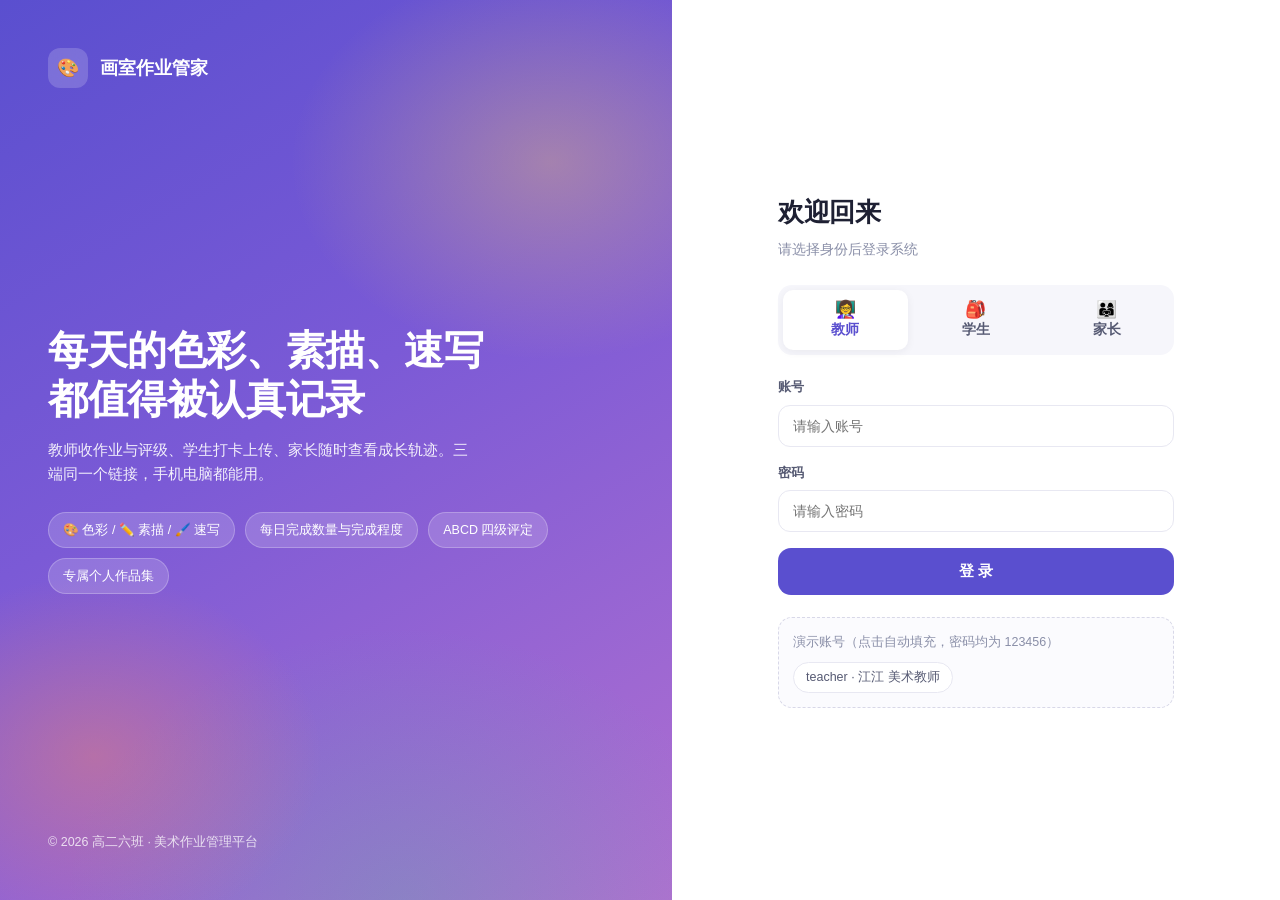
==== .edgeone/assets/index.html @ f8474bc2 "美术作业管理系统：考勤到班顺序/操作者记录/迟到时长统计/成绩走势/清除演示与成绩数据 + 同步防复活修复" ====
<!DOCTYPE html>
<html lang="zh-CN">
<head>
<meta charset="UTF-8">
<meta name="viewport" content="width=device-width, initial-scale=1, viewport-fit=cover, maximum-scale=1">
<meta name="theme-color" content="#5A4FCF">
<meta name="apple-mobile-web-app-capable" content="yes">
<meta name="apple-mobile-web-app-status-bar-style" content="default">
<meta name="description" content="美术班作业管理系统 - 色彩、素描、速写每日作业收集、评级与学生作品集">
<title>画室作业管家 · 美术班作业管理系统</title>
<link rel="icon" href="assets/icon.svg" type="image/svg+xml">
<link rel="apple-touch-icon" href="assets/icon.svg">
<link rel="manifest" href="manifest.json">
<link rel="stylesheet" href="assets/css/style.css">
</head>
<body>
  <div id="app">
    <div class="boot-screen">
      <div class="boot-logo"></div>
      <div>正在加载画室作业管家…</div>
    </div>
  </div>
  <div id="modal-root"></div>
  <div id="lightbox-root"></div>
  <div id="toast-root" class="toast-root"></div>

  <script src="assets/js/db.js"></script>
  <script src="assets/js/store.js"></script>
  <script src="assets/js/ui.js"></script>
  <script src="assets/js/charts.js"></script>
  <script src="assets/js/views.js"></script>
  <script src="assets/js/view-review.js"></script>
  <script src="assets/js/view-students.js"></script>
  <script src="assets/js/view-portfolio.js"></script>
  <script src="assets/js/view-stats.js"></script>
  <script src="assets/js/view-me.js"></script>
  <script src="assets/js/view-tasks.js"></script>
  <script src="assets/js/view-attendance.js"></script>
  <script src="assets/js/view-grades.js"></script>
  <script src="assets/js/cloud.js"></script>
  <script src="assets/js/app.js"></script>
</body>
</html>
---- .edgeone/assets/assets/css/style.css ----
/* ============================================================
   画室作业管家 · 设计系统
   浅色主题 / 移动端 + 桌面端自适应
   ============================================================ */

:root {
  --brand: #5A4FCF;
  --brand-600: #4A3FBD;
  --brand-100: #EDEBFB;
  --brand-50: #F5F4FE;
  --accent: #FF8A5B;
  --accent-50: #FFF1EA;

  --bg: #F6F6FB;
  --surface: #FFFFFF;
  --surface-2: #FBFBFE;
  --border: #E8E8F2;
  --border-strong: #D8D8E8;

  --text: #1E2033;
  --text-2: #565A73;
  --text-3: #8A8FA8;

  --ok: #22C55E;
  --warn: #F59E0B;
  --danger: #EF4444;
  --info: #3B82F6;

  --g-a: #16A34A;
  --g-b: #2563EB;
  --g-c: #F59E0B;
  --g-d: #EF4444;

  --s-color: #EC4899;
  --s-sketch: #64748B;
  --s-quick: #F59E0B;

  --radius: 16px;
  --radius-sm: 10px;
  --radius-lg: 22px;
  --shadow-xs: 0 1px 2px rgba(30, 32, 51, .05);
  --shadow-sm: 0 2px 8px rgba(30, 32, 51, .06);
  --shadow: 0 8px 24px rgba(30, 32, 51, .08);
  --shadow-lg: 0 18px 48px rgba(30, 32, 51, .14);

  --sidebar-w: 244px;
  --topbar-h: 62px;
  --font: "PingFang SC", "HarmonyOS Sans SC", "Microsoft YaHei", "Hiragino Sans GB", -apple-system, BlinkMacSystemFont, "Segoe UI", Roboto, "Helvetica Neue", sans-serif;
}

* { box-sizing: border-box; -webkit-tap-highlight-color: transparent; }

html, body {
  margin: 0; padding: 0;
  min-height: 100%;
}

body {
  font-family: var(--font);
  background: var(--bg);
  color: var(--text);
  font-size: 14px;
  line-height: 1.6;
  -webkit-font-smoothing: antialiased;
  overscroll-behavior-y: none;
}

button, input, select, textarea { font-family: inherit; font-size: inherit; color: inherit; }
a { color: inherit; text-decoration: none; }
img { display: block; max-width: 100%; }
h1,h2,h3,h4 { margin: 0; font-weight: 700; letter-spacing: -.01em; }
p { margin: 0; }
ul { margin: 0; padding: 0; list-style: none; }

::-webkit-scrollbar { width: 8px; height: 8px; }
::-webkit-scrollbar-thumb { background: #D7D7E6; border-radius: 8px; }
::-webkit-scrollbar-track { background: transparent; }

/* ---------- Boot ---------- */
.boot-screen {
  min-height: 100vh; display: flex; flex-direction: column;
  align-items: center; justify-content: center; gap: 16px; color: var(--text-3);
}
.boot-logo {
  width: 54px; height: 54px; border-radius: 16px;
  background: linear-gradient(135deg, var(--brand), #8B7BF0);
  animation: pulse 1.2s ease-in-out infinite;
}
@keyframes pulse { 0%,100%{transform:scale(1);opacity:1} 50%{transform:scale(.88);opacity:.6} }

/* ============================================================
   登录页
   ============================================================ */
.login-page {
  min-height: 100vh; min-height: 100dvh;
  display: grid; grid-template-columns: 1.05fr .95fr;
  background: var(--surface);
}
.login-art {
  position: relative; overflow: hidden; padding: 48px;
  display: flex; flex-direction: column; justify-content: space-between;
  background: linear-gradient(150deg, #5A4FCF 0%, #7B5AD6 45%, #B06FD0 100%);
  color: #fff;
}
.login-art::after {
  content: ""; position: absolute; inset: 0;
  background:
    radial-gradient(420px 320px at 82% 18%, rgba(255,209,102,.34), transparent 62%),
    radial-gradient(380px 300px at 14% 84%, rgba(255,138,91,.36), transparent 60%),
    radial-gradient(520px 420px at 60% 100%, rgba(52,211,153,.22), transparent 65%);
  pointer-events: none;
}
.login-art > * { position: relative; z-index: 1; }
.login-brand { display: flex; align-items: center; gap: 12px; font-weight: 800; font-size: 18px; }
.login-brand .mark {
  width: 40px; height: 40px; border-radius: 12px; background: rgba(255,255,255,.18);
  display: grid; place-items: center; backdrop-filter: blur(6px);
}
.login-hero h1 { font-size: 40px; line-height: 1.22; margin-bottom: 14px; }
.login-hero p { font-size: 15px; opacity: .9; max-width: 420px; }
.login-features { display: flex; flex-wrap: wrap; gap: 10px; margin-top: 26px; }
.login-features span {
  padding: 7px 14px; border-radius: 999px; font-size: 12.5px;
  background: rgba(255,255,255,.16); border: 1px solid rgba(255,255,255,.24);
}
.login-foot { font-size: 12.5px; opacity: .78; }

.login-panel {
  display: flex; align-items: center; justify-content: center; padding: 40px 32px;
}
.login-card { width: 100%; max-width: 396px; }
.login-card h2 { font-size: 26px; margin-bottom: 6px; }
.login-card .sub { color: var(--text-3); margin-bottom: 24px; font-size: 13.5px; }

.role-tabs {
  display: grid; grid-template-columns: repeat(3, 1fr); gap: 6px;
  background: var(--bg); padding: 5px; border-radius: 14px; margin-bottom: 22px;
}
.role-tab {
  border: 0; background: transparent; cursor: pointer; padding: 11px 4px;
  border-radius: 10px; font-weight: 600; color: var(--text-2); font-size: 13.5px;
  display: flex; flex-direction: column; align-items: center; gap: 3px; transition: .18s;
}
.role-tab .rt-ico { font-size: 17px; line-height: 1; }
.role-tab.active { background: var(--surface); color: var(--brand); box-shadow: var(--shadow-sm); }

.field { margin-bottom: 16px; }
.field label { display: block; font-size: 13px; font-weight: 600; color: var(--text-2); margin-bottom: 7px; }
.input, .select, .textarea {
  width: 100%; padding: 12px 14px; border: 1.5px solid var(--border);
  border-radius: 12px; background: var(--surface); transition: .16s; outline: none;
}
.input:focus, .select:focus, .textarea:focus { border-color: var(--brand); box-shadow: 0 0 0 4px var(--brand-50); }
.textarea { resize: vertical; min-height: 84px; line-height: 1.55; }
.select { appearance: none; background-image: url("data:image/svg+xml,%3Csvg xmlns='http://www.w3.org/2000/svg' width='12' height='8' viewBox='0 0 12 8'%3E%3Cpath d='M1 1.5L6 6.5L11 1.5' stroke='%238A8FA8' stroke-width='1.8' fill='none' stroke-linecap='round'/%3E%3C/svg%3E"); background-repeat: no-repeat; background-position: right 14px center; padding-right: 36px; }

.login-error {
  background: #FEF2F2; color: #B91C1C; border: 1px solid #FECACA;
  padding: 10px 12px; border-radius: 10px; font-size: 13px; margin-bottom: 14px;
}
.demo-box {
  margin-top: 22px; padding: 14px; border: 1px dashed var(--border-strong);
  border-radius: 14px; background: var(--surface-2);
}
.demo-box .t { font-size: 12.5px; color: var(--text-3); margin-bottom: 10px; }
.demo-accounts { display: flex; flex-wrap: wrap; gap: 8px; }
.demo-chip {
  border: 1px solid var(--border); background: var(--surface); border-radius: 999px;
  padding: 6px 12px; font-size: 12.5px; cursor: pointer; color: var(--text-2); transition: .16s;
}
.demo-chip:hover { border-color: var(--brand); color: var(--brand); background: var(--brand-50); }

@media (max-width: 900px) {
  .login-page { grid-template-columns: 1fr; }
  .login-art { padding: 34px 22px 30px; gap: 22px; }
  .login-hero h1 { font-size: 27px; }
  .login-hero p { font-size: 13.5px; }
  .login-features { margin-top: 16px; }
  .login-foot { display: none; }
  .login-panel { padding: 26px 20px 44px; align-items: flex-start; }
}

/* ============================================================
   应用外壳
   ============================================================ */
.shell { min-height: 100vh; display: flex; }

.sidebar {
  width: var(--sidebar-w); flex: 0 0 var(--sidebar-w);
  background: var(--surface); border-right: 1px solid var(--border);
  display: flex; flex-direction: column; position: sticky; top: 0; height: 100vh;
}
.side-brand { display: flex; align-items: center; gap: 11px; padding: 18px 18px 14px; }
.side-brand .mark {
  width: 36px; height: 36px; border-radius: 11px; flex: 0 0 36px;
  background: linear-gradient(135deg, var(--brand), #8B7BF0);
  display: grid; place-items: center; color: #fff; font-size: 17px;
}
.side-brand .txt b { display: block; font-size: 14.5px; }
.side-brand .txt span { font-size: 11.5px; color: var(--text-3); }

.side-nav { flex: 1; overflow-y: auto; padding: 6px 12px 12px; }
.side-nav .group-title {
  font-size: 11px; color: var(--text-3); font-weight: 700; letter-spacing: .06em;
  padding: 14px 10px 6px;
}
.nav-item {
  display: flex; align-items: center; gap: 11px; padding: 10px 12px; border-radius: 11px;
  color: var(--text-2); font-weight: 500; cursor: pointer; margin-bottom: 2px; transition: .15s;
}
.nav-item .ni-ico { width: 20px; text-align: center; font-size: 15px; }
.nav-item:hover { background: var(--bg); color: var(--text); }
.nav-item.active { background: var(--brand-50); color: var(--brand); font-weight: 700; }
.nav-item .badge-dot {
  margin-left: auto; background: var(--danger); color: #fff; font-size: 11px;
  min-width: 19px; height: 19px; padding: 0 5px; border-radius: 999px;
  display: grid; place-items: center; font-weight: 700;
}

.side-user {
  border-top: 1px solid var(--border); padding: 12px; display: flex; align-items: center; gap: 10px;
}
.side-user .meta { flex: 1; min-width: 0; }
.side-user .meta b { display: block; font-size: 13.5px; }
.side-user .meta span { font-size: 11.5px; color: var(--text-3); }
.icon-btn {
  border: 1px solid var(--border); background: var(--surface); width: 32px; height: 32px;
  border-radius: 9px; cursor: pointer; display: grid; place-items: center; color: var(--text-2); transition: .15s;
}
.icon-btn:hover { border-color: var(--brand); color: var(--brand); }

.main { flex: 1; min-width: 0; display: flex; flex-direction: column; }
.topbar {
  height: var(--topbar-h); background: rgba(255,255,255,.86); backdrop-filter: blur(12px);
  border-bottom: 1px solid var(--border); display: flex; align-items: center; gap: 12px;
  padding: 0 22px; position: sticky; top: 0; z-index: 30;
}
.topbar h1 { font-size: 17px; }
.topbar .tb-sub { font-size: 12px; color: var(--text-3); }
.topbar .spacer { flex: 1; }
.content { padding: 22px; max-width: 1360px; width: 100%; margin: 0 auto; }

.avatar {
  width: 36px; height: 36px; border-radius: 50%; flex: 0 0 auto;
  display: grid; place-items: center; color: #fff; font-weight: 700; font-size: 13.5px;
  background: var(--brand); overflow: hidden;
}
.avatar.sm { width: 30px; height: 30px; font-size: 12px; }
.avatar.lg { width: 52px; height: 52px; font-size: 18px; }

.mobile-nav { display: none; }

@media (max-width: 900px) {
  .sidebar { display: none; }
  .content { padding: 14px 14px calc(80px + env(safe-area-inset-bottom)); }
  .topbar { padding: 0 14px; height: 56px; }
  .topbar h1 { font-size: 16px; }
  .mobile-nav {
    display: grid; position: fixed; left: 0; right: 0; bottom: 0; z-index: 40;
    background: rgba(255,255,255,.94); backdrop-filter: blur(14px);
    border-top: 1px solid var(--border); padding: 6px 4px calc(6px + env(safe-area-inset-bottom));
  }
  .mnav-item {
    display: flex; flex-direction: column; align-items: center; gap: 2px;
    padding: 5px 2px; border-radius: 10px; color: var(--text-3); font-size: 10.5px; font-weight: 600;
    cursor: pointer; position: relative;
  }
  .mnav-item .mi-ico { font-size: 18px; line-height: 1.1; }
  .mnav-item.active { color: var(--brand); }
  .mnav-item .badge-dot {
    position: absolute; top: 1px; right: calc(50% - 20px); background: var(--danger); color: #fff;
    font-size: 10px; min-width: 16px; height: 16px; border-radius: 999px; display: grid; place-items: center; padding: 0 4px;
  }
}

/* ============================================================
   通用组件
   ============================================================ */
.card {
  background: var(--surface); border: 1px solid var(--border); border-radius: var(--radius);
  box-shadow: var(--shadow-xs);
}
.card-pad { padding: 18px; }
.card-head {
  display: flex; align-items: center; gap: 10px; padding: 15px 18px;
  border-bottom: 1px solid var(--border);
}
.card-head h3 { font-size: 15px; }
.card-head .spacer { flex: 1; }
.card-head .hint { font-size: 12px; color: var(--text-3); }

.grid { display: grid; gap: 14px; }
.g-2 { grid-template-columns: repeat(2, 1fr); }
.g-3 { grid-template-columns: repeat(3, 1fr); }
.g-4 { grid-template-columns: repeat(4, 1fr); }
.g-2-1 { grid-template-columns: 1.6fr 1fr; }
@media (max-width: 1100px) { .g-4 { grid-template-columns: repeat(2, 1fr); } .g-2-1 { grid-template-columns: 1fr; } }
@media (max-width: 760px) { .g-3, .g-2 { grid-template-columns: 1fr; } }
@media (max-width: 520px) { .g-4 { grid-template-columns: repeat(2, 1fr); } }

.section-gap { margin-top: 16px; }
.row { display: flex; align-items: center; gap: 10px; }
.row.wrap { flex-wrap: wrap; }
.spacer { flex: 1; }
.muted { color: var(--text-3); }
.small { font-size: 12.5px; }
.center { text-align: center; }

/* 按钮 */
.btn {
  display: inline-flex; align-items: center; justify-content: center; gap: 7px;
  padding: 10px 16px; border-radius: 11px; border: 1.5px solid transparent;
  background: var(--brand); color: #fff; font-weight: 600; cursor: pointer;
  transition: .16s; white-space: nowrap;
}
.btn:hover { background: var(--brand-600); }
.btn:active { transform: scale(.98); }
.btn.block { width: 100%; }
.btn.lg { padding: 13px 20px; font-size: 15px; border-radius: 13px; }
.btn.sm { padding: 7px 12px; font-size: 12.5px; border-radius: 9px; }
.btn.ghost { background: var(--surface); border-color: var(--border); color: var(--text-2); }
.btn.ghost:hover { border-color: var(--brand); color: var(--brand); background: var(--brand-50); }
.btn.soft { background: var(--brand-50); color: var(--brand); }
.btn.soft:hover { background: var(--brand-100); }
.btn.danger { background: var(--danger); }
.btn.danger:hover { background: #DC2626; }
.btn.warn { background: var(--warn); }
.btn:disabled { opacity: .5; cursor: not-allowed; }

/* 徽标 */
.badge {
  display: inline-flex; align-items: center; gap: 5px; padding: 3px 10px;
  border-radius: 999px; font-size: 12px; font-weight: 700; background: var(--bg); color: var(--text-2);
}
.badge.sub-color { background: #FDF2F8; color: var(--s-color); }
.badge.sub-sketch { background: #F1F5F9; color: var(--s-sketch); }
.badge.sub-quick { background: #FFFBEB; color: #B45309; }
.badge.ok { background: #ECFDF5; color: var(--ok); }
.badge.warn { background: #FFFBEB; color: #B45309; }
.badge.info { background: #EFF6FF; color: var(--info); }
.badge.danger { background: #FEF2F2; color: var(--danger); }

.grade {
  width: 26px; height: 26px; border-radius: 8px; display: inline-grid; place-items: center;
  font-weight: 800; font-size: 13px; color: #fff; flex: 0 0 auto;
}
.grade.A { background: var(--g-a); }
.grade.B { background: var(--g-b); }
.grade.C { background: var(--g-c); }
.grade.D { background: var(--g-d); }
.grade.none { background: var(--bg); color: var(--text-3); border: 1px dashed var(--border-strong); }

/* 统计卡 */
.stat {
  background: var(--surface); border: 1px solid var(--border); border-radius: var(--radius);
  padding: 16px; position: relative; overflow: hidden; box-shadow: var(--shadow-xs);
}
.stat .st-ico {
  width: 38px; height: 38px; border-radius: 11px; display: grid; place-items: center;
  font-size: 18px; margin-bottom: 12px;
}
.stat .st-val { font-size: 26px; font-weight: 800; letter-spacing: -.02em; line-height: 1.1; }
.stat .st-val small { font-size: 14px; font-weight: 600; color: var(--text-3); }
.stat .st-label { font-size: 12.5px; color: var(--text-3); margin-top: 3px; }
.stat .st-trend { font-size: 12px; margin-top: 8px; font-weight: 600; }

/* 进度条 */
.pbar { height: 7px; border-radius: 999px; background: var(--bg); overflow: hidden; }
.pbar > i { display: block; height: 100%; border-radius: 999px; background: var(--brand); transition: width .4s; }
.pct-wrap { display: flex; align-items: center; gap: 8px; min-width: 90px; }
.pct-wrap .pct-num { font-size: 12.5px; font-weight: 800; min-width: 34px; }
.pct-wrap .pbar { flex: 1; }

/* 列表项 */
.list-item {
  display: flex; align-items: center; gap: 12px; padding: 13px 18px; border-bottom: 1px solid var(--border);
}
.list-item:last-child { border-bottom: 0; }
.list-item .li-main { flex: 1; min-width: 0; }
.list-item .li-main b { font-size: 13.5px; display: block; }
.list-item .li-main span { font-size: 12px; color: var(--text-3); }

/* 空状态 */
.empty { padding: 46px 20px; text-align: center; color: var(--text-3); }
.empty .e-ico { font-size: 38px; margin-bottom: 10px; opacity: .55; }
.empty b { display: block; color: var(--text-2); margin-bottom: 5px; font-size: 14px; }

/* 筛选栏 */
.filters {
  display: flex; flex-wrap: wrap; gap: 9px; align-items: center; margin-bottom: 14px;
}
.chip {
  padding: 7px 14px; border-radius: 999px; border: 1.5px solid var(--border);
  background: var(--surface); font-size: 13px; font-weight: 600; color: var(--text-2);
  cursor: pointer; transition: .15s; white-space: nowrap;
}
.chip:hover { border-color: var(--brand-100); }
.chip.active { background: var(--brand); border-color: var(--brand); color: #fff; }
.chip-scroll { display: flex; gap: 9px; overflow-x: auto; padding-bottom: 2px; scrollbar-width: none; }
.chip-scroll::-webkit-scrollbar { display: none; }

/* 表格 */
.table-wrap { overflow-x: auto; }
table.tbl { width: 100%; border-collapse: collapse; min-width: 640px; }
table.tbl th {
  text-align: left; font-size: 12px; color: var(--text-3); font-weight: 700;
  padding: 11px 14px; background: var(--surface-2); border-bottom: 1px solid var(--border); white-space: nowrap;
}
table.tbl td { padding: 12px 14px; border-bottom: 1px solid var(--border); font-size: 13.5px; vertical-align: middle; }
table.tbl tr:last-child td { border-bottom: 0; }
table.tbl tr:hover td { background: var(--surface-2); }

/* 作业记录卡 */
.rec-card {
  background: var(--surface); border: 1px solid var(--border); border-radius: var(--radius);
  padding: 15px; box-shadow: var(--shadow-xs);
}
.rec-head { display: flex; align-items: center; gap: 10px; margin-bottom: 11px; }
.rec-head .rh-name { font-weight: 700; font-size: 14px; }
.rec-head .rh-meta { font-size: 11.5px; color: var(--text-3); }
.rec-metrics { display: flex; gap: 16px; flex-wrap: wrap; margin: 10px 0; }
.metric { min-width: 74px; }
.metric .m-label { font-size: 11.5px; color: var(--text-3); }
.metric .m-val { font-weight: 700; font-size: 15px; }

.thumbs { display: flex; gap: 8px; flex-wrap: wrap; margin: 11px 0; }
.thumb {
  width: 76px; height: 76px; border-radius: 11px; overflow: hidden; border: 1px solid var(--border);
  cursor: pointer; background: var(--bg); position: relative;
}
.thumb img { width: 100%; height: 100%; object-fit: cover; }
.thumb .rm {
  position: absolute; top: 3px; right: 3px; width: 20px; height: 20px; border-radius: 50%;
  background: rgba(0,0,0,.55); color: #fff; display: grid; place-items: center; font-size: 13px; border: 0; cursor: pointer;
}

.grade-picker { display: flex; gap: 7px; }
.gp-btn {
  width: 38px; height: 34px; border-radius: 10px; border: 1.5px solid var(--border);
  background: var(--surface); font-weight: 800; cursor: pointer; color: var(--text-2); transition: .15s;
}
.gp-btn:hover { border-color: var(--text-3); }
.gp-btn.on.A { background: var(--g-a); border-color: var(--g-a); color: #fff; }
.gp-btn.on.B { background: var(--g-b); border-color: var(--g-b); color: #fff; }
.gp-btn.on.C { background: var(--g-c); border-color: var(--g-c); color: #fff; }
.gp-btn.on.D { background: var(--g-d); border-color: var(--g-d); color: #fff; }

.comment-line {
  background: var(--brand-50); border-radius: 11px; padding: 10px 12px; font-size: 13px;
  color: var(--text-2); margin-top: 10px; border-left: 3px solid var(--brand);
}

/* 交作业 - 科目选择 */
.subject-pick { display: grid; grid-template-columns: repeat(3, 1fr); gap: 10px; }
.sp-item {
  border: 1.5px solid var(--border); border-radius: 14px; padding: 14px 10px; text-align: center;
  cursor: pointer; transition: .16s; background: var(--surface);
}
.sp-item .sp-ico { font-size: 22px; margin-bottom: 5px; }
.sp-item b { font-size: 13.5px; display: block; }
.sp-item span { font-size: 11px; color: var(--text-3); }
.sp-item.on { border-color: var(--brand); background: var(--brand-50); box-shadow: 0 0 0 3px var(--brand-50); }
.sp-item.done { position: relative; }
.sp-item.done::after {
  content: "✓"; position: absolute; top: 7px; right: 9px; color: var(--ok); font-weight: 800; font-size: 13px;
}

.stepper { display: inline-flex; align-items: center; border: 1.5px solid var(--border); border-radius: 12px; overflow: hidden; }
.stepper button { width: 40px; height: 42px; border: 0; background: var(--surface); font-size: 19px; cursor: pointer; color: var(--text-2); }
.stepper button:hover { background: var(--bg); color: var(--brand); }
.stepper input { width: 58px; height: 42px; border: 0; text-align: center; font-weight: 700; font-size: 16px; outline: none; }

input[type=range] { -webkit-appearance: none; width: 100%; height: 6px; border-radius: 999px; background: var(--border); outline: none; }
input[type=range]::-webkit-slider-thumb {
  -webkit-appearance: none; width: 22px; height: 22px; border-radius: 50%;
  background: var(--brand); border: 3px solid #fff; box-shadow: var(--shadow-sm); cursor: pointer;
}
input[type=range]::-moz-range-thumb {
  width: 18px; height: 18px; border-radius: 50%; background: var(--brand); border: 3px solid #fff; cursor: pointer;
}

.uploader {
  border: 1.6px dashed var(--border-strong); border-radius: 14px; padding: 20px; text-align: center;
  cursor: pointer; transition: .16s; background: var(--surface-2);
}
.uploader:hover { border-color: var(--brand); background: var(--brand-50); }
.uploader .u-ico { font-size: 26px; margin-bottom: 6px; }
.uploader b { display: block; font-size: 13.5px; }
.uploader span { font-size: 11.5px; color: var(--text-3); }

/* 作品集 */
.gallery { display: grid; grid-template-columns: repeat(auto-fill, minmax(190px, 1fr)); gap: 14px; }
@media (max-width: 640px) { .gallery { grid-template-columns: repeat(2, 1fr); gap: 10px; } }
.art-card {
  background: var(--surface); border: 1px solid var(--border); border-radius: 14px;
  overflow: hidden; cursor: pointer; transition: .18s; box-shadow: var(--shadow-xs);
}
.art-card:hover { transform: translateY(-3px); box-shadow: var(--shadow); }
.art-card .ac-img { aspect-ratio: 4/3; background: var(--bg); overflow: hidden; }
.art-card .ac-img img { width: 100%; height: 100%; object-fit: cover; }
.art-card .ac-body { padding: 10px 12px; }
.art-card .ac-row { display: flex; align-items: center; gap: 6px; }
.art-card .ac-date { font-size: 11.5px; color: var(--text-3); margin-top: 3px; }

/* 灯箱 */
.lightbox {
  position: fixed; inset: 0; z-index: 100; background: rgba(16,16,28,.92);
  display: flex; flex-direction: column; align-items: center; justify-content: center; padding: 20px;
}
.lightbox img { max-width: 92vw; max-height: 74vh; object-fit: contain; border-radius: 10px; }
.lb-info { color: #fff; margin-top: 16px; text-align: center; max-width: 620px; }
.lb-info .lb-title { font-weight: 700; font-size: 15px; margin-bottom: 5px; }
.lb-info .lb-sub { font-size: 12.5px; opacity: .72; }
.lb-close, .lb-prev, .lb-next {
  position: absolute; background: rgba(255,255,255,.14); border: 0; color: #fff;
  width: 42px; height: 42px; border-radius: 50%; cursor: pointer; font-size: 19px; display: grid; place-items: center;
}
.lb-close { top: 18px; right: 18px; }
.lb-prev { left: 16px; top: 50%; transform: translateY(-50%); }
.lb-next { right: 16px; top: 50%; transform: translateY(-50%); }

/* 弹窗 */
.modal-mask {
  position: fixed; inset: 0; z-index: 90; background: rgba(20,22,38,.45);
  display: flex; align-items: center; justify-content: center; padding: 18px; backdrop-filter: blur(2px);
}
.modal {
  background: var(--surface); border-radius: 20px; width: 100%; max-width: 480px;
  max-height: 88vh; overflow: auto; box-shadow: var(--shadow-lg);
}
.modal-head { padding: 18px 20px 6px; display: flex; align-items: center; }
.modal-head h3 { font-size: 17px; flex: 1; }
.modal-body { padding: 14px 20px 4px; }
.modal-foot { padding: 14px 20px 20px; display: flex; gap: 10px; }
.modal-foot .btn { flex: 1; }
@media (max-width: 560px) {
  .modal-mask { align-items: flex-end; padding: 0; }
  .modal { max-width: 100%; border-radius: 20px 20px 0 0; max-height: 92vh; padding-bottom: env(safe-area-inset-bottom); }
}

/* Toast */
.toast-root { position: fixed; left: 50%; transform: translateX(-50%); top: 18px; z-index: 200; display: flex; flex-direction: column; gap: 8px; }
.toast {
  background: #23253A; color: #fff; padding: 10px 18px; border-radius: 999px; font-size: 13.5px;
  box-shadow: var(--shadow-lg); animation: toastIn .24s ease; display: flex; align-items: center; gap: 7px; font-weight: 500;
}
.toast.ok { background: #17803D; }
.toast.err { background: #B91C1C; }
@keyframes toastIn { from { opacity: 0; transform: translateY(-12px); } to { opacity: 1; transform: none; } }

/* 图表 */
.chart-legend { display: flex; flex-wrap: wrap; gap: 14px; margin-top: 12px; font-size: 12.5px; color: var(--text-2); }
.chart-legend i { width: 10px; height: 10px; border-radius: 3px; display: inline-block; margin-right: 6px; }
.donut-wrap { display: flex; align-items: center; gap: 20px; flex-wrap: wrap; justify-content: center; }
.donut-legend { display: flex; flex-direction: column; gap: 9px; }
.donut-legend .dl { display: flex; align-items: center; gap: 8px; font-size: 13px; }
.donut-legend .dl i { width: 10px; height: 10px; border-radius: 3px; }
.donut-legend .dl b { margin-left: auto; }

/* 今日打卡 */
.checkin { display: grid; grid-template-columns: repeat(3, 1fr); gap: 12px; }
.ci-item {
  border-radius: 14px; padding: 14px; border: 1.5px solid var(--border); text-align: center;
  background: var(--surface); cursor: pointer; transition: .16s;
}
.ci-item:hover { border-color: var(--brand); }
.ci-item .ci-ico { font-size: 24px; margin-bottom: 6px; }
.ci-item b { display: block; font-size: 14px; }
.ci-item .ci-state { font-size: 12px; margin-top: 5px; font-weight: 700; }
.ci-item.done { background: #F0FDF4; border-color: #BBF7D0; }
.ci-item.done .ci-state { color: var(--ok); }
.ci-item.todo .ci-state { color: var(--text-3); }

.streak-banner {
  background: linear-gradient(120deg, #5A4FCF, #8B6FE0 60%, #C77BD6);
  color: #fff; border-radius: var(--radius); padding: 18px 20px;
  display: flex; align-items: center; gap: 16px; flex-wrap: wrap;
}
.streak-banner .sb-num { font-size: 34px; font-weight: 800; line-height: 1; }
.streak-banner .sb-txt { font-size: 13px; opacity: .92; }

/* ---------- 时段 segmented control ---------- */
.seg { display: inline-flex; background: var(--bg); border: 1px solid var(--border); border-radius: 10px; padding: 3px; gap: 3px; }
.seg-item { padding: 7px 14px; border-radius: 8px; font-size: 13px; font-weight: 600; color: var(--text-2); cursor: pointer; user-select: none; transition: .15s; }
.seg-item:hover { color: var(--text); }
.seg-item.on { background: var(--surface); color: var(--brand); box-shadow: var(--shadow-xs); }

/* ---------- 作业时段展示（白天 / 晚上） ---------- */
.shift-block { margin-bottom: 14px; }
.shift-block:last-child { margin-bottom: 0; }
.shift-head { font-size: 13px; font-weight: 700; color: var(--text-2); margin-bottom: 8px; display: flex; align-items: center; gap: 6px; }
.shift-block.night .shift-head { color: #6D28D9; }
.badge.shift-day { background: #EFF6FF; color: #2563EB; }
.badge.shift-night { background: #F5F3FF; color: #7C3AED; }

/* ---------- 考勤 ---------- */
.att-row { display: flex; align-items: center; gap: 12px; padding: 10px 0; border-bottom: 1px solid var(--border); }
.att-row:last-child { border-bottom: none; }
.att-actions { margin-left: auto; display: flex; gap: 6px; }
.att-btn { border: 1px solid var(--border); background: var(--surface); color: var(--text-2); padding: 6px 12px; border-radius: 8px; font-size: 13px; font-weight: 600; cursor: pointer; transition: .15s; }
.att-btn:hover { border-color: var(--border-strong); }
.att-btn.ok.on { background: #ECFDF5; color: var(--ok); border-color: #BBF7D0; }
.att-btn.warn.on { background: #FFFBEB; color: #B45309; border-color: #FDE68A; }
.att-btn.danger.on { background: #FEF2F2; color: var(--danger); border-color: #FECACA; }

/* ---------- Tabs ---------- */
.tabs { display: inline-flex; background: var(--bg); border: 1px solid var(--border); border-radius: 12px; padding: 4px; gap: 4px; margin-bottom: 16px; flex-wrap: wrap; }
.tab { padding: 8px 18px; border-radius: 9px; font-size: 14px; font-weight: 700; color: var(--text-2); cursor: pointer; transition: .15s; }
.tab:hover { color: var(--text); }
.tab.on { background: var(--surface); color: var(--brand); box-shadow: var(--shadow-xs); }

/* ---------- 数据表辅助 ---------- */
.tbl-avg td { background: var(--brand-50); font-weight: 700; }
.cs-input { width: 64px; padding: 6px 8px; text-align: center; }
.input.sm, .select.sm { padding: 6px 10px; font-size: 13px; }
.muted { color: var(--text-3); }

/* ---------- 移动端导航：横向滚动，显示全部项目 ---------- */
.mobile-nav { display: none; }
@media (max-width: 900px) {
  .mobile-nav {
    display: flex; overflow-x: auto; -webkit-overflow-scrolling: touch; gap: 4px;
    position: fixed; left: 0; right: 0; bottom: 0; z-index: 50;
    background: var(--surface); border-top: 1px solid var(--border); padding: 6px 8px; box-shadow: 0 -4px 16px rgba(30,32,51,.06);
  }
  .mobile-nav .mnav-item {
    flex: 0 0 auto; min-width: 60px; display: flex; flex-direction: column; align-items: center; gap: 2px;
    padding: 6px 4px; border-radius: 10px; font-size: 11px; color: var(--text-2); cursor: pointer; position: relative;
  }
  .mobile-nav .mnav-item.active { color: var(--brand); background: var(--brand-50); }
  .mobile-nav .mi-ico { font-size: 20px; }
  .mobile-nav .badge-dot {
    position: absolute; top: 2px; right: 12px; background: var(--danger); color: #fff; font-size: 10px; font-weight: 700;
    min-width: 16px; height: 16px; border-radius: 999px; display: grid; place-items: center; padding: 0 4px;
  }
  .main { padding-bottom: 84px; }
}

.chk-row { display: flex; flex-wrap: wrap; gap: 10px 16px; }
.chk { display: inline-flex; align-items: center; gap: 6px; font-size: 13px; color: var(--text-2); cursor: pointer; }
.chk input { width: 16px; height: 16px; accent-color: var(--brand); cursor: pointer; }

.hidden { display: none !important; }

/* 布置作业：各科目张数 chips */
.sub-chip {
  display: inline-flex; align-items: center; gap: 4px;
  background: var(--bg); border: 1.5px solid var(--border); border-radius: 999px;
  padding: 4px 10px; font-size: 12.5px; color: var(--text-2);
}
.sub-chip b { color: var(--brand); font-weight: 800; }
.sub-chip .chip-done { font-size: 11px; color: var(--text-3); margin-left: 2px; }
.sub-chip.done { background: #F0FDF4; border-color: #BBF7D0; }
.sub-chip.done b { color: var(--ok); }
.sub-chip.done .chip-done { color: var(--ok); }
.sub-chip2 {
  display: inline-flex; align-items: center; gap: 4px;
  background: var(--bg); border: 1.5px solid var(--border); border-radius: 999px;
  padding: 3px 9px; font-size: 12.5px; color: var(--text-2);
}
.sub-chip2 b { color: var(--brand); font-weight: 800; }

/* 布置弹窗内张数步进 */
.tk-counts { margin-top: 4px; }
.tk-cnt-row .stepper input { width: 64px; }

/* 交作业页：老师布置张数提示 */
.assign-hint {
  background: var(--brand-50); border: 1px solid #E3E0FB; border-radius: 12px;
  padding: 10px 12px; font-size: 13px; color: var(--text-2); margin-bottom: 14px;
}
.assign-hint b { color: var(--brand); }
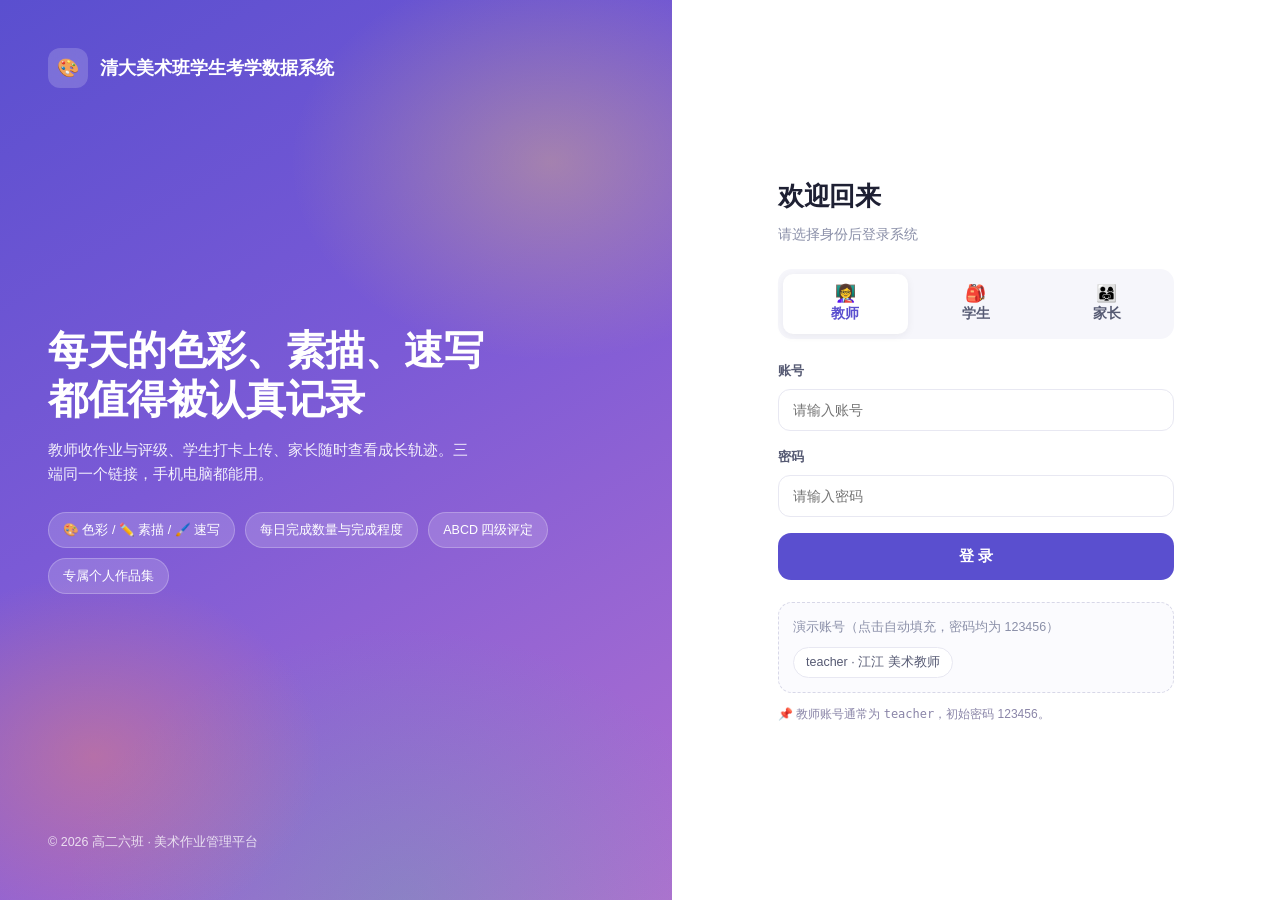
==== commit 7beb07da: "sync: .edgeone/assets/index.html" ====
--- a/.edgeone/assets/index.html
+++ b/.edgeone/assets/index.html
@@ -6,8 +6,8 @@
 <meta name="theme-color" content="#5A4FCF">
 <meta name="apple-mobile-web-app-capable" content="yes">
 <meta name="apple-mobile-web-app-status-bar-style" content="default">
-<meta name="description" content="美术班作业管理系统 - 色彩、素描、速写每日作业收集、评级与学生作品集">
-<title>画室作业管家 · 美术班作业管理系统</title>
+<meta name="description" content="美术考学数据系统 - 色彩、素描、速写每日作业收集、评级与学生作品集">
+<title>清大美术班学生考学数据系统 · 美术考学数据管理</title>
 <link rel="icon" href="assets/icon.svg" type="image/svg+xml">
 <link rel="apple-touch-icon" href="assets/icon.svg">
 <link rel="manifest" href="manifest.json">
@@ -17,7 +17,7 @@
   <div id="app">
     <div class="boot-screen">
       <div class="boot-logo"></div>
-      <div>正在加载画室作业管家…</div>
+      <div>正在加载清大美术班学生考学数据系统…</div>
     </div>
   </div>
   <div id="modal-root"></div>
--- a/.edgeone/assets/assets/css/style.css
+++ b/.edgeone/assets/assets/css/style.css
@@ -1,5 +1,5 @@
 /* ============================================================
-   画室作业管家 · 设计系统
+   清大美术班学生考学数据系统 · 设计系统
    浅色主题 / 移动端 + 桌面端自适应
    ============================================================ */
 
@@ -548,6 +548,18 @@
 .toast.err { background: #B91C1C; }
 @keyframes toastIn { from { opacity: 0; transform: translateY(-12px); } to { opacity: 1; transform: none; } }
 
+/* 云端同步状态条：随时提示"改动是否成功上云" */
+.syncbar {
+  position: fixed; left: 0; right: 0; bottom: 0; z-index: 300;
+  display: none; align-items: center; justify-content: center; gap: 8px;
+  padding: 9px 16px; font-size: 13px; font-weight: 600; letter-spacing: .2px;
+  transform: translateY(100%); transition: transform .25s ease, opacity .25s ease; opacity: 0;
+}
+.syncbar.show { display: flex; transform: translateY(0); opacity: 1; }
+.syncbar.info { background: #1D4ED8; color: #fff; }
+.syncbar.warn { background: #B45309; color: #FFFBEB; }
+.syncbar::before { content: ''; width: 8px; height: 8px; border-radius: 50%; background: currentColor; box-shadow: 0 0 0 4px rgba(255,255,255,.25); }
+
 /* 图表 */
 .chart-legend { display: flex; flex-wrap: wrap; gap: 14px; margin-top: 12px; font-size: 12.5px; color: var(--text-2); }
 .chart-legend i { width: 10px; height: 10px; border-radius: 3px; display: inline-block; margin-right: 6px; }
